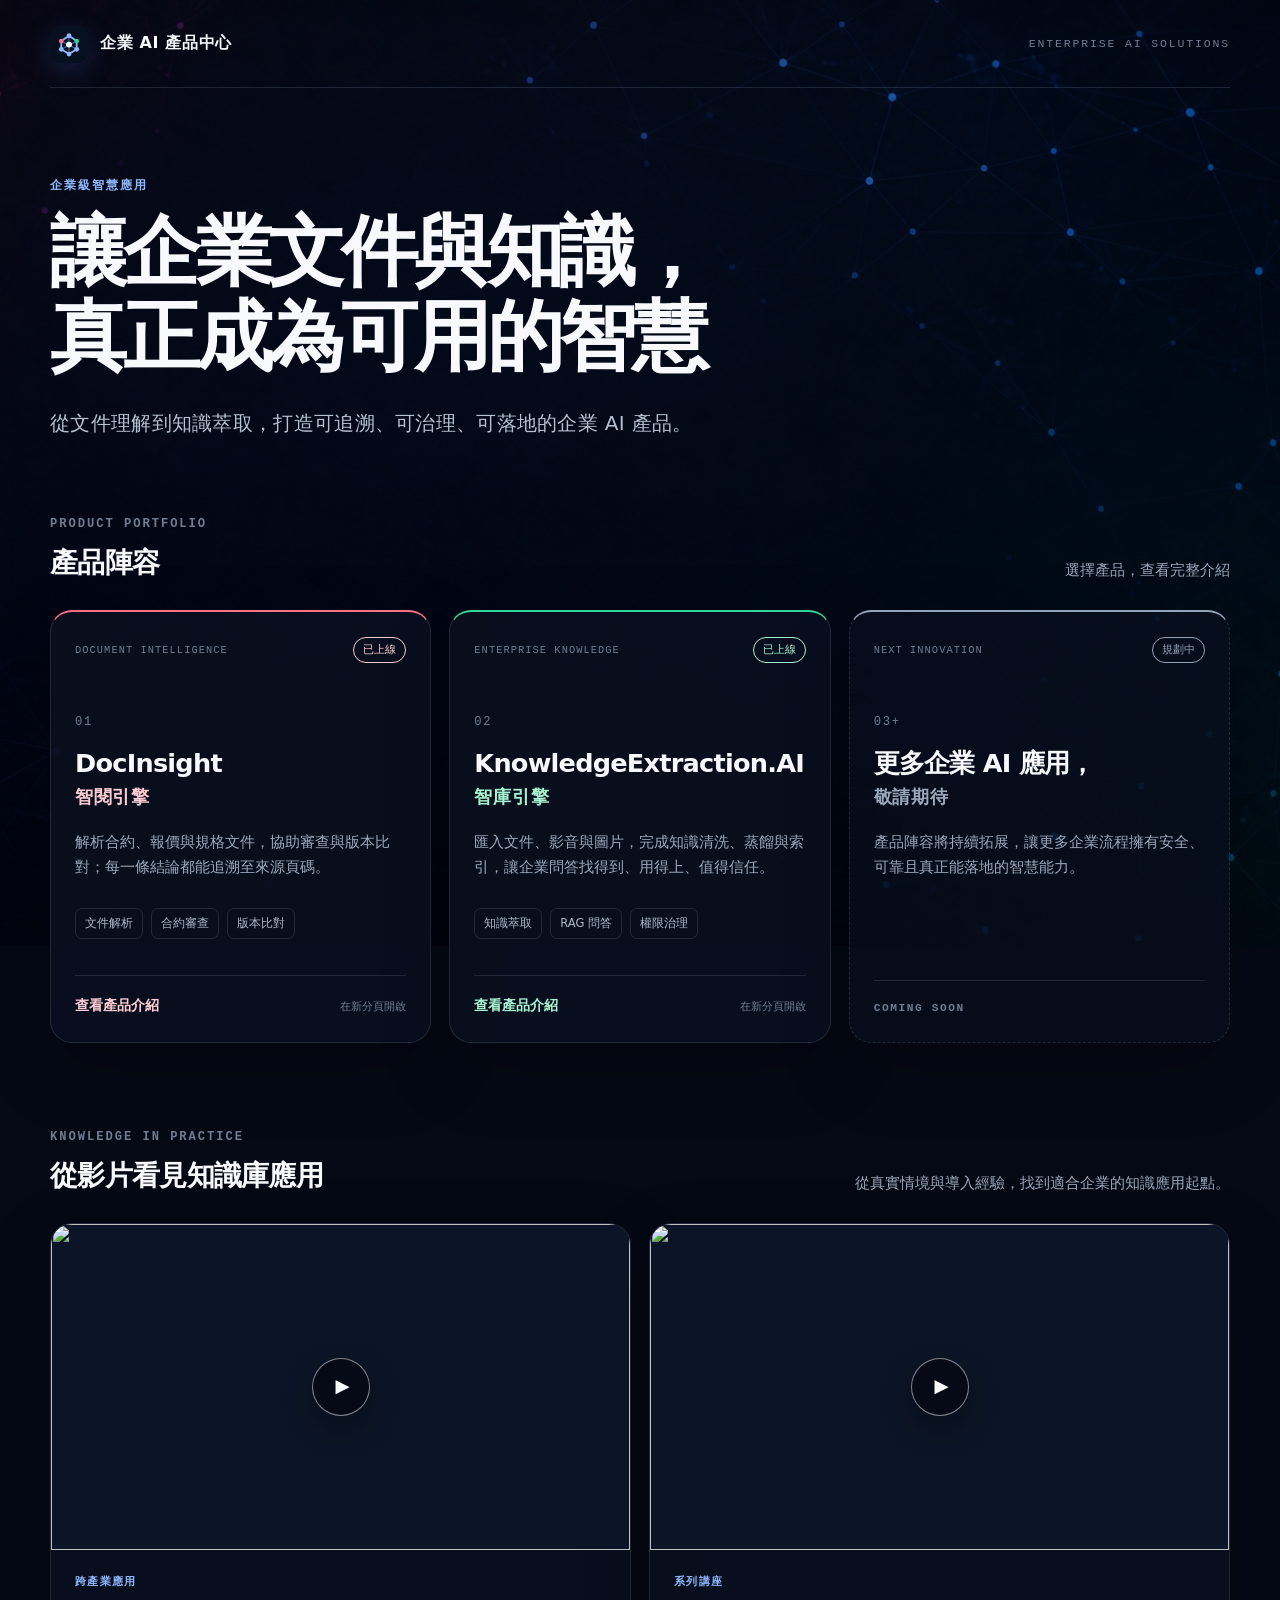
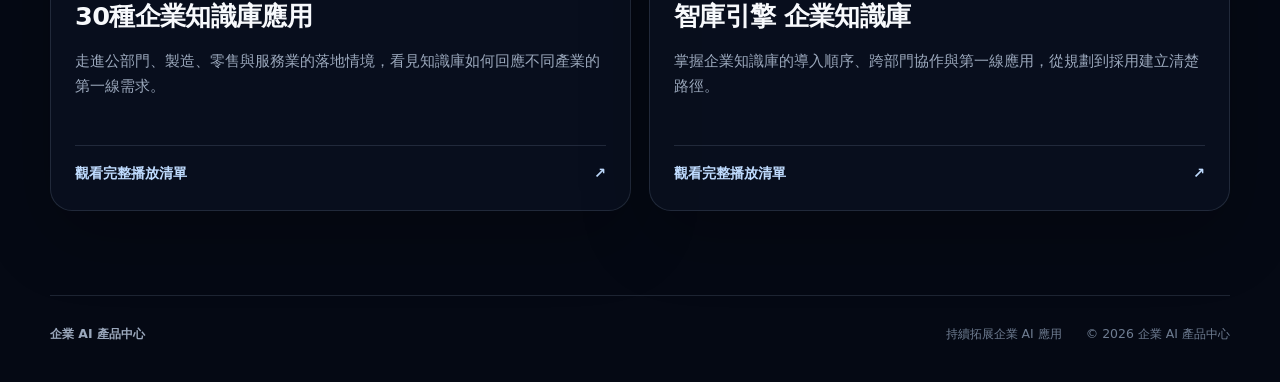
==== index.html @ 8d52fe9f "init" ====
<!DOCTYPE html>
<html lang="zh-Hant">
<head>
  <meta charset="utf-8">
  <meta name="viewport" content="width=device-width, initial-scale=1">
  <title>企業 AI 產品中心</title>
  <meta name="description" content="從文件理解到知識萃取，探索可追溯、可治理、可落地的企業 AI 產品。">
  <meta name="theme-color" content="#050914">
  <link rel="icon" type="image/svg+xml" href="assets/favicon.svg">
  <link rel="stylesheet" href="assets/site.css">
</head>
<body>
  <a class="skip-link" href="#products">跳至產品列表</a>

  <div class="site-shell">
    <header class="masthead" aria-label="網站頁首">
      <a class="brand" href="index.html" aria-label="企業 AI 產品中心首頁">
        <img class="brand__mark" src="assets/favicon.svg" width="38" height="38" alt="">
        <span class="brand__name">企業 AI 產品中心</span>
      </a>
      <p class="masthead__note">Enterprise AI Solutions</p>
    </header>

    <main>
      <section class="hero" aria-labelledby="hero-title">
        <p class="eyebrow">企業級智慧應用</p>
        <h1 id="hero-title">讓企業文件與知識，<br>真正成為可用的智慧</h1>
        <p class="hero__intro">從文件理解到知識萃取，打造可追溯、可治理、可落地的企業 AI 產品。</p>
      </section>

      <section class="products" id="products" aria-labelledby="products-title">
        <div class="section-heading">
          <div>
            <p class="section-heading__kicker">Product Portfolio</p>
            <h2 id="products-title">產品陣容</h2>
          </div>
          <p>選擇產品，查看完整介紹</p>
        </div>

        <div class="product-grid">
          <a class="product-card product-card--docinsight" href="products/docinsight.html" target="_blank" rel="noopener" aria-label="在新分頁查看 DocInsight 智閱引擎產品介紹">
            <div class="product-card__topline">
              <span class="product-card__category">Document Intelligence</span>
              <span class="product-card__status">已上線</span>
            </div>
            <div class="product-card__content">
              <p class="product-card__index">01</p>
              <h3>DocInsight <span>智閱引擎</span></h3>
              <p class="product-card__description">解析合約、報價與規格文件，協助審查與版本比對；每一條結論都能追溯至來源頁碼。</p>
              <ul class="product-card__tags" aria-label="主要功能">
                <li>文件解析</li>
                <li>合約審查</li>
                <li>版本比對</li>
              </ul>
            </div>
            <span class="product-card__action">查看產品介紹 <small>在新分頁開啟</small></span>
          </a>

          <a class="product-card product-card--knowledge" href="products/knowledge-extraction.html" target="_blank" rel="noopener" aria-label="在新分頁查看 KnowledgeExtraction.AI 智庫引擎產品介紹">
            <div class="product-card__topline">
              <span class="product-card__category">Enterprise Knowledge</span>
              <span class="product-card__status">已上線</span>
            </div>
            <div class="product-card__content">
              <p class="product-card__index">02</p>
              <h3>KnowledgeExtraction.AI <span>智庫引擎</span></h3>
              <p class="product-card__description">匯入文件、影音與圖片，完成知識清洗、蒸餾與索引，讓企業問答找得到、用得上、值得信任。</p>
              <ul class="product-card__tags" aria-label="主要功能">
                <li>知識萃取</li>
                <li>RAG 問答</li>
                <li>權限治理</li>
              </ul>
            </div>
            <span class="product-card__action">查看產品介紹 <small>在新分頁開啟</small></span>
          </a>

          <article class="product-card product-card--soon" aria-labelledby="coming-soon-title">
            <div class="product-card__topline">
              <span class="product-card__category">Next Innovation</span>
              <span class="product-card__status">規劃中</span>
            </div>
            <div class="product-card__content">
              <p class="product-card__index">03+</p>
              <h3 id="coming-soon-title">更多企業 AI 應用，<span>敬請期待</span></h3>
              <p class="product-card__description">產品陣容將持續拓展，讓更多企業流程擁有安全、可靠且真正能落地的智慧能力。</p>
            </div>
            <span class="product-card__action product-card__action--muted">Coming Soon</span>
          </article>
        </div>
      </section>

      <section class="video-resources" aria-labelledby="video-resources-title">
        <div class="section-heading">
          <div>
            <p class="section-heading__kicker">Knowledge in Practice</p>
            <h2 id="video-resources-title">從影片看見知識庫應用</h2>
          </div>
          <p>從真實情境與導入經驗，找到適合企業的知識應用起點。</p>
        </div>

        <div class="playlist-grid">
          <a class="playlist-card" href="https://www.youtube.com/playlist?list=PLPjPfeIYN_Lc" target="_blank" rel="noopener" aria-label="在 YouTube 新分頁觀看 30種企業知識庫應用播放清單">
            <div class="playlist-card__media">
              <img src="https://i.ytimg.com/vi/j2Y8_6pCwBM/hqdefault.jpg" width="480" height="270" loading="lazy" alt="">
              <span class="playlist-card__play" aria-hidden="true">▶</span>
            </div>
            <div class="playlist-card__content">
              <p class="playlist-card__category">跨產業應用</p>
              <h3>30種企業知識庫應用</h3>
              <p class="playlist-card__description">走進公部門、製造、零售與服務業的落地情境，看見知識庫如何回應不同產業的第一線需求。</p>
              <span class="playlist-card__action">觀看完整播放清單 <span aria-hidden="true">↗</span></span>
            </div>
          </a>

          <a class="playlist-card" href="https://www.youtube.com/playlist?list=PLLElWCjgPInk" target="_blank" rel="noopener" aria-label="在 YouTube 新分頁觀看 智庫引擎 企業知識庫播放清單">
            <div class="playlist-card__media">
              <img src="https://i.ytimg.com/vi/dTrEHvsHf0k/hqdefault.jpg" width="480" height="270" loading="lazy" alt="">
              <span class="playlist-card__play" aria-hidden="true">▶</span>
            </div>
            <div class="playlist-card__content">
              <p class="playlist-card__category">系列講座</p>
              <h3>智庫引擎 企業知識庫</h3>
              <p class="playlist-card__description">掌握企業知識庫的導入順序、跨部門協作與第一線應用，從規劃到採用建立清楚路徑。</p>
              <span class="playlist-card__action">觀看完整播放清單 <span aria-hidden="true">↗</span></span>
            </div>
          </a>
        </div>
      </section>
    </main>

    <footer class="site-footer">
      <p>企業 AI 產品中心</p>
      <p>持續拓展企業 AI 應用</p>
      <p>© 2026 企業 AI 產品中心</p>
    </footer>
  </div>
</body>
</html>
---- assets/site.css ----
:root {
  color-scheme: dark;
  --bg: #050914;
  --surface: rgba(9, 16, 31, 0.9);
  --surface-strong: rgba(12, 21, 39, 0.96);
  --text: #f7f9fc;
  --muted: #9ba8bc;
  --faint: #6f7d92;
  --line: rgba(147, 165, 193, 0.18);
  --rose: #fb7185;
  --rose-soft: #fecdd3;
  --emerald: #34d399;
  --emerald-soft: #a7f3d0;
  --slate: #94a3b8;
  --max-width: 1180px;
  --radius: 22px;
  font-family: "Microsoft JhengHei", "PingFang TC", "Noto Sans TC", system-ui, sans-serif;
}

* {
  box-sizing: border-box;
}

html {
  min-width: 320px;
  background: var(--bg);
  scroll-behavior: smooth;
}

body {
  min-height: 100vh;
  margin: 0;
  overflow-x: hidden;
  color: var(--text);
  background-color: var(--bg);
  background-image: url("network-background.png");
  background-position: center top;
  background-repeat: no-repeat;
  background-size: max(1680px, 100vw) auto;
  line-height: 1.65;
  text-rendering: optimizeLegibility;
  -webkit-font-smoothing: antialiased;
}

a {
  color: inherit;
}

.skip-link {
  position: fixed;
  top: 12px;
  left: 12px;
  z-index: 20;
  padding: 10px 14px;
  border-radius: 8px;
  background: #fff;
  color: #111827;
  font-weight: 700;
  transform: translateY(-180%);
  transition: transform 160ms ease;
}

.skip-link:focus {
  transform: translateY(0);
}

.site-shell {
  width: min(calc(100% - 48px), var(--max-width));
  margin: 0 auto;
}

.masthead {
  display: flex;
  align-items: center;
  justify-content: space-between;
  min-height: 88px;
  border-bottom: 1px solid var(--line);
}

.brand {
  display: inline-flex;
  align-items: center;
  gap: 12px;
  color: var(--text);
  text-decoration: none;
}

.brand__mark {
  display: block;
  border-radius: 11px;
  box-shadow: 0 8px 28px rgba(59, 130, 246, 0.2);
}

.brand__name {
  font-size: 1rem;
  font-weight: 720;
  letter-spacing: 0.04em;
}

.masthead__note {
  margin: 0;
  color: var(--faint);
  font-family: "Cascadia Code", Consolas, monospace;
  font-size: 0.72rem;
  letter-spacing: 0.16em;
  text-transform: uppercase;
}

.hero {
  max-width: 820px;
  padding: 88px 0 74px;
}

.eyebrow,
.section-heading__kicker {
  margin: 0 0 14px;
  color: #8fb8ff;
  font-family: "Cascadia Code", Consolas, monospace;
  font-size: 0.76rem;
  font-weight: 700;
  letter-spacing: 0.16em;
  text-transform: uppercase;
}

.hero h1 {
  margin: 0;
  font-size: clamp(2.55rem, 6vw, 5.15rem);
  font-weight: 760;
  letter-spacing: -0.055em;
  line-height: 1.1;
}

.hero__intro {
  max-width: 680px;
  margin: 28px 0 0;
  color: #b5c1d2;
  font-size: clamp(1.05rem, 1.6vw, 1.25rem);
  letter-spacing: 0.015em;
}

.products {
  padding: 0 0 84px;
  scroll-margin-top: 24px;
}

.section-heading {
  display: flex;
  align-items: end;
  justify-content: space-between;
  gap: 24px;
  margin-bottom: 24px;
}

.section-heading__kicker {
  margin-bottom: 6px;
  color: var(--faint);
}

.section-heading h2 {
  margin: 0;
  font-size: 1.75rem;
  letter-spacing: -0.025em;
}

.section-heading > p {
  margin: 0 0 4px;
  color: var(--muted);
  font-size: 0.92rem;
}

.product-grid {
  display: grid;
  grid-template-columns: repeat(3, minmax(0, 1fr));
  gap: 18px;
}

.product-card {
  display: flex;
  min-height: 430px;
  padding: 24px;
  overflow: hidden;
  border: 1px solid var(--line);
  border-top: 2px solid var(--slate);
  border-radius: var(--radius);
  background-color: var(--surface);
  box-shadow: 0 26px 70px rgba(0, 0, 0, 0.24);
  flex-direction: column;
  color: var(--text);
  text-decoration: none;
  transition: border-color 180ms ease, background-color 180ms ease, box-shadow 180ms ease, transform 180ms ease;
}

a.product-card:hover {
  background-color: var(--surface-strong);
  transform: translateY(-5px);
}

.product-card--docinsight {
  border-top-color: var(--rose);
}

.product-card--docinsight:hover,
.product-card--docinsight:focus-visible {
  border-color: rgba(251, 113, 133, 0.62);
  box-shadow: 0 28px 78px rgba(136, 19, 55, 0.26);
}

.product-card--knowledge {
  border-top-color: var(--emerald);
}

.product-card--knowledge:hover,
.product-card--knowledge:focus-visible {
  border-color: rgba(52, 211, 153, 0.58);
  box-shadow: 0 28px 78px rgba(6, 95, 70, 0.24);
}

.product-card--soon {
  border-style: dashed;
  border-top-style: solid;
  background-color: rgba(9, 16, 31, 0.68);
}

.product-card__topline {
  display: flex;
  align-items: center;
  justify-content: space-between;
  gap: 12px;
  min-height: 28px;
}

.product-card__category {
  overflow: hidden;
  color: var(--faint);
  font-family: "Cascadia Code", Consolas, monospace;
  font-size: 0.65rem;
  letter-spacing: 0.1em;
  text-overflow: ellipsis;
  text-transform: uppercase;
  white-space: nowrap;
}

.product-card__status {
  padding: 3px 9px;
  border: 1px solid currentColor;
  border-radius: 999px;
  color: var(--slate);
  font-size: 0.68rem;
  white-space: nowrap;
}

.product-card--docinsight .product-card__status {
  color: var(--rose-soft);
}

.product-card--knowledge .product-card__status {
  color: var(--emerald-soft);
}

.product-card__content {
  display: flex;
  padding: 48px 0 36px;
  flex: 1;
  flex-direction: column;
}

.product-card__index {
  margin: 0 0 16px;
  color: var(--faint);
  font-family: "Cascadia Code", Consolas, monospace;
  font-size: 0.76rem;
  letter-spacing: 0.14em;
}

.product-card h3 {
  margin: 0;
  overflow-wrap: anywhere;
  font-size: clamp(1.35rem, 2vw, 1.72rem);
  letter-spacing: -0.03em;
  line-height: 1.18;
}

.product-card h3 span {
  display: block;
  margin-top: 8px;
  color: var(--muted);
  font-size: 0.72em;
  font-weight: 620;
  letter-spacing: 0.04em;
}

.product-card--docinsight h3 span {
  color: var(--rose-soft);
}

.product-card--knowledge h3 span {
  color: var(--emerald-soft);
}

.product-card__description {
  margin: 22px 0 0;
  color: var(--muted);
  font-size: 0.94rem;
}

.product-card__tags {
  display: flex;
  margin: auto 0 0;
  padding: 28px 0 0;
  flex-wrap: wrap;
  gap: 8px;
  list-style: none;
}

.product-card__tags li {
  padding: 5px 9px;
  border: 1px solid var(--line);
  border-radius: 7px;
  color: #aeb9c9;
  font-size: 0.72rem;
}

.product-card__action {
  display: flex;
  align-items: baseline;
  justify-content: space-between;
  gap: 12px;
  padding-top: 18px;
  border-top: 1px solid var(--line);
  font-size: 0.9rem;
  font-weight: 700;
}

.product-card--docinsight .product-card__action {
  color: var(--rose-soft);
}

.product-card--knowledge .product-card__action {
  color: var(--emerald-soft);
}

.product-card__action small {
  color: var(--faint);
  font-size: 0.68rem;
  font-weight: 500;
}

.product-card__action--muted {
  color: var(--faint);
  font-family: "Cascadia Code", Consolas, monospace;
  font-size: 0.7rem;
  letter-spacing: 0.14em;
  text-transform: uppercase;
}

.video-resources {
  padding: 0 0 84px;
}

.playlist-grid {
  display: grid;
  grid-template-columns: repeat(2, minmax(0, 1fr));
  gap: 18px;
}

.playlist-card {
  overflow: hidden;
  border: 1px solid var(--line);
  border-radius: var(--radius);
  background-color: var(--surface);
  box-shadow: 0 26px 70px rgba(0, 0, 0, 0.24);
  color: var(--text);
  text-decoration: none;
  transition: border-color 180ms ease, background-color 180ms ease, box-shadow 180ms ease, transform 180ms ease;
}

.playlist-card:hover,
.playlist-card:focus-visible {
  border-color: rgba(147, 197, 253, 0.58);
  background-color: var(--surface-strong);
  box-shadow: 0 28px 78px rgba(30, 64, 175, 0.22);
  transform: translateY(-5px);
}

.playlist-card__media {
  position: relative;
  overflow: hidden;
  aspect-ratio: 16 / 9;
  background: #0c1527;
}

.playlist-card__media img {
  display: block;
  width: 100%;
  height: 100%;
  object-fit: cover;
  transition: transform 220ms ease;
}

.playlist-card:hover .playlist-card__media img,
.playlist-card:focus-visible .playlist-card__media img {
  transform: scale(1.025);
}

.playlist-card__play {
  position: absolute;
  top: 50%;
  left: 50%;
  display: grid;
  width: 58px;
  height: 58px;
  border: 1px solid rgba(255, 255, 255, 0.5);
  border-radius: 50%;
  background: rgba(5, 9, 20, 0.82);
  box-shadow: 0 12px 30px rgba(0, 0, 0, 0.35);
  place-items: center;
  padding-left: 4px;
  color: #fff;
  font-size: 1.15rem;
  transform: translate(-50%, -50%);
}

.playlist-card__content {
  display: flex;
  min-height: 260px;
  padding: 24px;
  flex-direction: column;
}

.playlist-card__category {
  margin: 0 0 10px;
  color: #8fb8ff;
  font-family: "Cascadia Code", Consolas, monospace;
  font-size: 0.68rem;
  font-weight: 700;
  letter-spacing: 0.12em;
}

.playlist-card h3 {
  margin: 0;
  font-size: clamp(1.3rem, 2vw, 1.6rem);
  letter-spacing: -0.025em;
  line-height: 1.25;
}

.playlist-card__description {
  margin: 16px 0 24px;
  color: var(--muted);
  font-size: 0.94rem;
}

.playlist-card__action {
  display: flex;
  align-items: center;
  justify-content: space-between;
  margin-top: auto;
  padding-top: 16px;
  border-top: 1px solid var(--line);
  color: #bfdbfe;
  font-size: 0.9rem;
  font-weight: 700;
}

.site-footer {
  display: grid;
  padding: 28px 0 38px;
  border-top: 1px solid var(--line);
  grid-template-columns: 1fr auto auto;
  gap: 24px;
  color: var(--faint);
  font-size: 0.78rem;
}

.site-footer p {
  margin: 0;
}

.site-footer p:first-child {
  color: var(--muted);
  font-weight: 700;
}

a:focus-visible {
  outline: 3px solid #93c5fd;
  outline-offset: 5px;
}

@media (max-width: 900px) {
  .hero {
    padding-top: 70px;
  }

  .product-grid {
    grid-template-columns: repeat(2, minmax(0, 1fr));
  }

  .product-card--soon {
    grid-column: 1 / -1;
    min-height: 350px;
  }

  .site-footer {
    grid-template-columns: 1fr auto;
  }

  .site-footer p:last-child {
    grid-column: 1 / -1;
  }
}

@media (max-width: 640px) {
  .site-shell {
    width: min(calc(100% - 32px), var(--max-width));
  }

  .masthead {
    min-height: 74px;
  }

  .masthead__note {
    display: none;
  }

  .hero {
    padding: 60px 0 54px;
  }

  .hero h1 {
    font-size: clamp(2.35rem, 12vw, 3.35rem);
  }

  .hero h1 br {
    display: none;
  }

  .section-heading {
    align-items: flex-start;
    flex-direction: column;
    gap: 8px;
  }

  .product-grid {
    grid-template-columns: 1fr;
  }

  .playlist-grid {
    grid-template-columns: 1fr;
  }

  .product-card,
  .product-card--soon {
    min-height: 390px;
  }

  .product-card--soon {
    grid-column: auto;
  }

  .product-card__content {
    padding-top: 38px;
  }

  .site-footer {
    grid-template-columns: 1fr;
    gap: 6px;
  }

  .site-footer p:last-child {
    grid-column: auto;
  }
}

@media (prefers-reduced-motion: reduce) {
  html {
    scroll-behavior: auto;
  }

  *,
  *::before,
  *::after {
    scroll-behavior: auto !important;
    transition-duration: 0.01ms !important;
  }
}
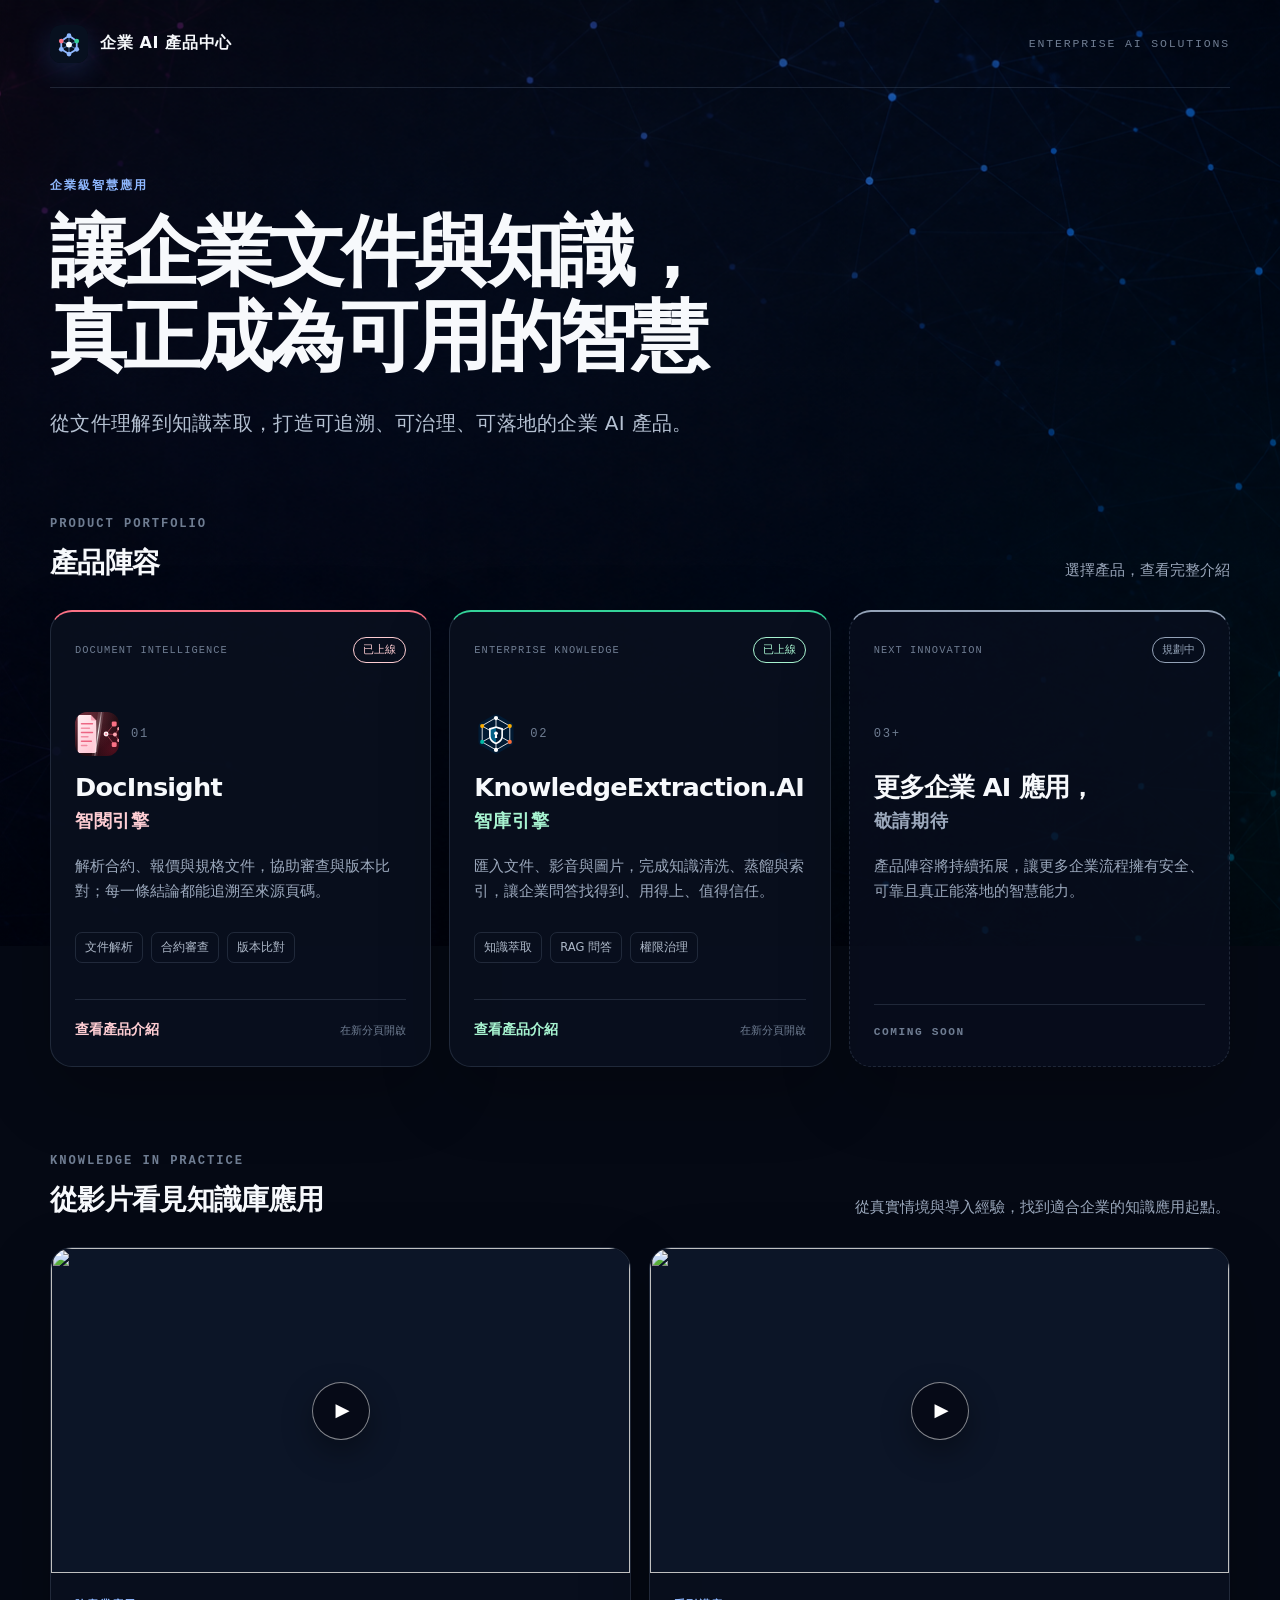
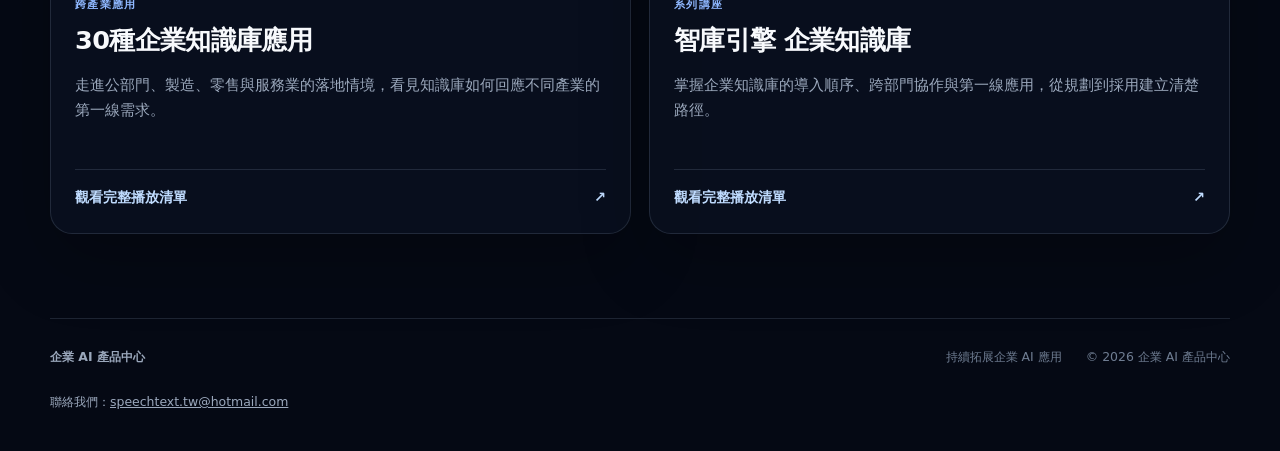
==== commit d71d85de: "Add SEO metadata, contact email and product brand marks Homepage: - Rewrite title and meta descripti" ====
--- a/index.html
+++ b/index.html
@@ -3,11 +3,98 @@
 <head>
   <meta charset="utf-8">
   <meta name="viewport" content="width=device-width, initial-scale=1">
-  <title>企業 AI 產品中心</title>
-  <meta name="description" content="從文件理解到知識萃取，探索可追溯、可治理、可落地的企業 AI 產品。">
+  <title>企業 AI 產品中心｜文件理解與知識萃取解決方案</title>
+  <meta name="description" content="提供 DocInsight 智閱引擎與 KnowledgeExtraction.AI 智庫引擎，涵蓋文件解析、合約審查、版本比對、知識萃取與 RAG 企業問答，打造可追溯、可治理、可落地的企業 AI 應用。">
+  <meta name="robots" content="index, follow, max-image-preview:large, max-snippet:-1, max-video-preview:-1">
+  <meta property="og:type" content="website">
+  <meta property="og:site_name" content="企業 AI 產品中心">
+  <meta property="og:locale" content="zh_TW">
+  <meta property="og:title" content="企業 AI 產品中心｜文件理解與知識萃取解決方案">
+  <meta property="og:description" content="提供 DocInsight 智閱引擎與 KnowledgeExtraction.AI 智庫引擎，涵蓋文件解析、合約審查、版本比對、知識萃取與 RAG 企業問答，打造可追溯、可治理、可落地的企業 AI 應用。">
+  <meta property="og:image" content="assets/network-background.png">
+  <meta property="og:image:width" content="1672">
+  <meta property="og:image:height" content="941">
+  <meta property="og:image:alt" content="企業 AI 產品中心的深色網絡節點主視覺">
+  <meta name="twitter:card" content="summary_large_image">
+  <meta name="twitter:title" content="企業 AI 產品中心｜文件理解與知識萃取解決方案">
+  <meta name="twitter:description" content="提供 DocInsight 智閱引擎與 KnowledgeExtraction.AI 智庫引擎，涵蓋文件解析、合約審查、版本比對、知識萃取與 RAG 企業問答，打造可追溯、可治理、可落地的企業 AI 應用。">
+  <meta name="twitter:image" content="assets/network-background.png">
+  <meta name="twitter:image:alt" content="企業 AI 產品中心的深色網絡節點主視覺">
   <meta name="theme-color" content="#050914">
   <link rel="icon" type="image/svg+xml" href="assets/favicon.svg">
   <link rel="stylesheet" href="assets/site.css">
+  <script type="application/ld+json">
+  {
+    "@context": "https://schema.org",
+    "@graph": [
+      {
+        "@type": "Organization",
+        "@id": "#organization",
+        "name": "企業 AI 產品中心",
+        "alternateName": "Enterprise AI Solutions",
+        "description": "提供 DocInsight 智閱引擎與 KnowledgeExtraction.AI 智庫引擎，涵蓋文件解析、合約審查、版本比對、知識萃取與 RAG 企業問答，打造可追溯、可治理、可落地的企業 AI 應用。",
+        "logo": "assets/favicon.svg",
+        "email": "speechtext.tw@hotmail.com",
+        "contactPoint": {
+          "@type": "ContactPoint",
+          "contactType": "sales",
+          "email": "speechtext.tw@hotmail.com",
+          "availableLanguage": "zh-Hant"
+        }
+      },
+      {
+        "@type": "WebSite",
+        "@id": "#website",
+        "name": "企業 AI 產品中心",
+        "inLanguage": "zh-Hant",
+        "publisher": { "@id": "#organization" }
+      },
+      {
+        "@type": "WebPage",
+        "@id": "#webpage",
+        "name": "企業 AI 產品中心｜文件理解與知識萃取解決方案",
+        "description": "提供 DocInsight 智閱引擎與 KnowledgeExtraction.AI 智庫引擎，涵蓋文件解析、合約審查、版本比對、知識萃取與 RAG 企業問答，打造可追溯、可治理、可落地的企業 AI 應用。",
+        "inLanguage": "zh-Hant",
+        "isPartOf": { "@id": "#website" },
+        "about": { "@id": "#organization" }
+      },
+      {
+        "@type": "ItemList",
+        "name": "產品陣容",
+        "itemListOrder": "https://schema.org/ItemListOrderAscending",
+        "numberOfItems": 2,
+        "itemListElement": [
+          {
+            "@type": "ListItem",
+            "position": 1,
+            "item": {
+              "@type": "SoftwareApplication",
+              "name": "DocInsight 智閱引擎",
+              "applicationCategory": "BusinessApplication",
+              "operatingSystem": "Web",
+              "url": "products/docinsight.html",
+              "image": "assets/docinsight-mark.svg",
+              "description": "解析合約、報價與規格文件，協助審查與版本比對；每一條結論都能追溯至來源頁碼。"
+            }
+          },
+          {
+            "@type": "ListItem",
+            "position": 2,
+            "item": {
+              "@type": "SoftwareApplication",
+              "name": "KnowledgeExtraction.AI 智庫引擎",
+              "applicationCategory": "BusinessApplication",
+              "operatingSystem": "Web",
+              "url": "products/knowledge-extraction.html",
+              "image": "assets/knowledge-extraction-mark.svg",
+              "description": "匯入文件、影音與圖片，完成知識清洗、蒸餾與索引，讓企業問答找得到、用得上、值得信任。"
+            }
+          }
+        ]
+      }
+    ]
+  }
+  </script>
 </head>
 <body>
   <a class="skip-link" href="#products">跳至產品列表</a>
@@ -44,7 +131,10 @@
               <span class="product-card__status">已上線</span>
             </div>
             <div class="product-card__content">
-              <p class="product-card__index">01</p>
+              <div class="product-card__identity">
+                <img class="product-card__mark" src="assets/docinsight-mark.svg" width="44" height="44" alt="" loading="lazy">
+                <p class="product-card__index">01</p>
+              </div>
               <h3>DocInsight <span>智閱引擎</span></h3>
               <p class="product-card__description">解析合約、報價與規格文件，協助審查與版本比對；每一條結論都能追溯至來源頁碼。</p>
               <ul class="product-card__tags" aria-label="主要功能">
@@ -62,7 +152,10 @@
               <span class="product-card__status">已上線</span>
             </div>
             <div class="product-card__content">
-              <p class="product-card__index">02</p>
+              <div class="product-card__identity">
+                <img class="product-card__mark" src="assets/knowledge-extraction-mark.svg" width="44" height="44" alt="" loading="lazy">
+                <p class="product-card__index">02</p>
+              </div>
               <h3>KnowledgeExtraction.AI <span>智庫引擎</span></h3>
               <p class="product-card__description">匯入文件、影音與圖片，完成知識清洗、蒸餾與索引，讓企業問答找得到、用得上、值得信任。</p>
               <ul class="product-card__tags" aria-label="主要功能">
@@ -80,7 +173,9 @@
               <span class="product-card__status">規劃中</span>
             </div>
             <div class="product-card__content">
-              <p class="product-card__index">03+</p>
+              <div class="product-card__identity">
+                <p class="product-card__index">03+</p>
+              </div>
               <h3 id="coming-soon-title">更多企業 AI 應用，<span>敬請期待</span></h3>
               <p class="product-card__description">產品陣容將持續拓展，讓更多企業流程擁有安全、可靠且真正能落地的智慧能力。</p>
             </div>
@@ -132,6 +227,7 @@
       <p>企業 AI 產品中心</p>
       <p>持續拓展企業 AI 應用</p>
       <p>© 2026 企業 AI 產品中心</p>
+      <p class="site-footer__contact">聯絡我們：<a href="mailto:speechtext.tw@hotmail.com">speechtext.tw@hotmail.com</a></p>
     </footer>
   </div>
 </body>
--- a/assets/site.css
+++ b/assets/site.css
@@ -264,8 +264,23 @@
   flex-direction: column;
 }
 
+.product-card__identity {
+  display: flex;
+  align-items: center;
+  gap: 12px;
+  min-height: 44px;
+  margin-bottom: 16px;
+}
+
+.product-card__mark {
+  display: block;
+  width: 44px;
+  height: 44px;
+  border-radius: 12px;
+}
+
 .product-card__index {
-  margin: 0 0 16px;
+  margin: 0;
   color: var(--faint);
   font-family: "Cascadia Code", Consolas, monospace;
   font-size: 0.76rem;
@@ -480,6 +495,15 @@
   font-weight: 700;
 }
 
+.site-footer__contact {
+  grid-column: 1 / -1;
+  color: var(--muted);
+}
+
+.site-footer__contact a {
+  color: inherit;
+}
+
 a:focus-visible {
   outline: 3px solid #93c5fd;
   outline-offset: 5px;
@@ -503,7 +527,7 @@
     grid-template-columns: 1fr auto;
   }
 
-  .site-footer p:last-child {
+  .site-footer p:nth-of-type(3) {
     grid-column: 1 / -1;
   }
 }
@@ -565,7 +589,7 @@
     gap: 6px;
   }
 
-  .site-footer p:last-child {
+  .site-footer p:nth-of-type(3) {
     grid-column: auto;
   }
 }
